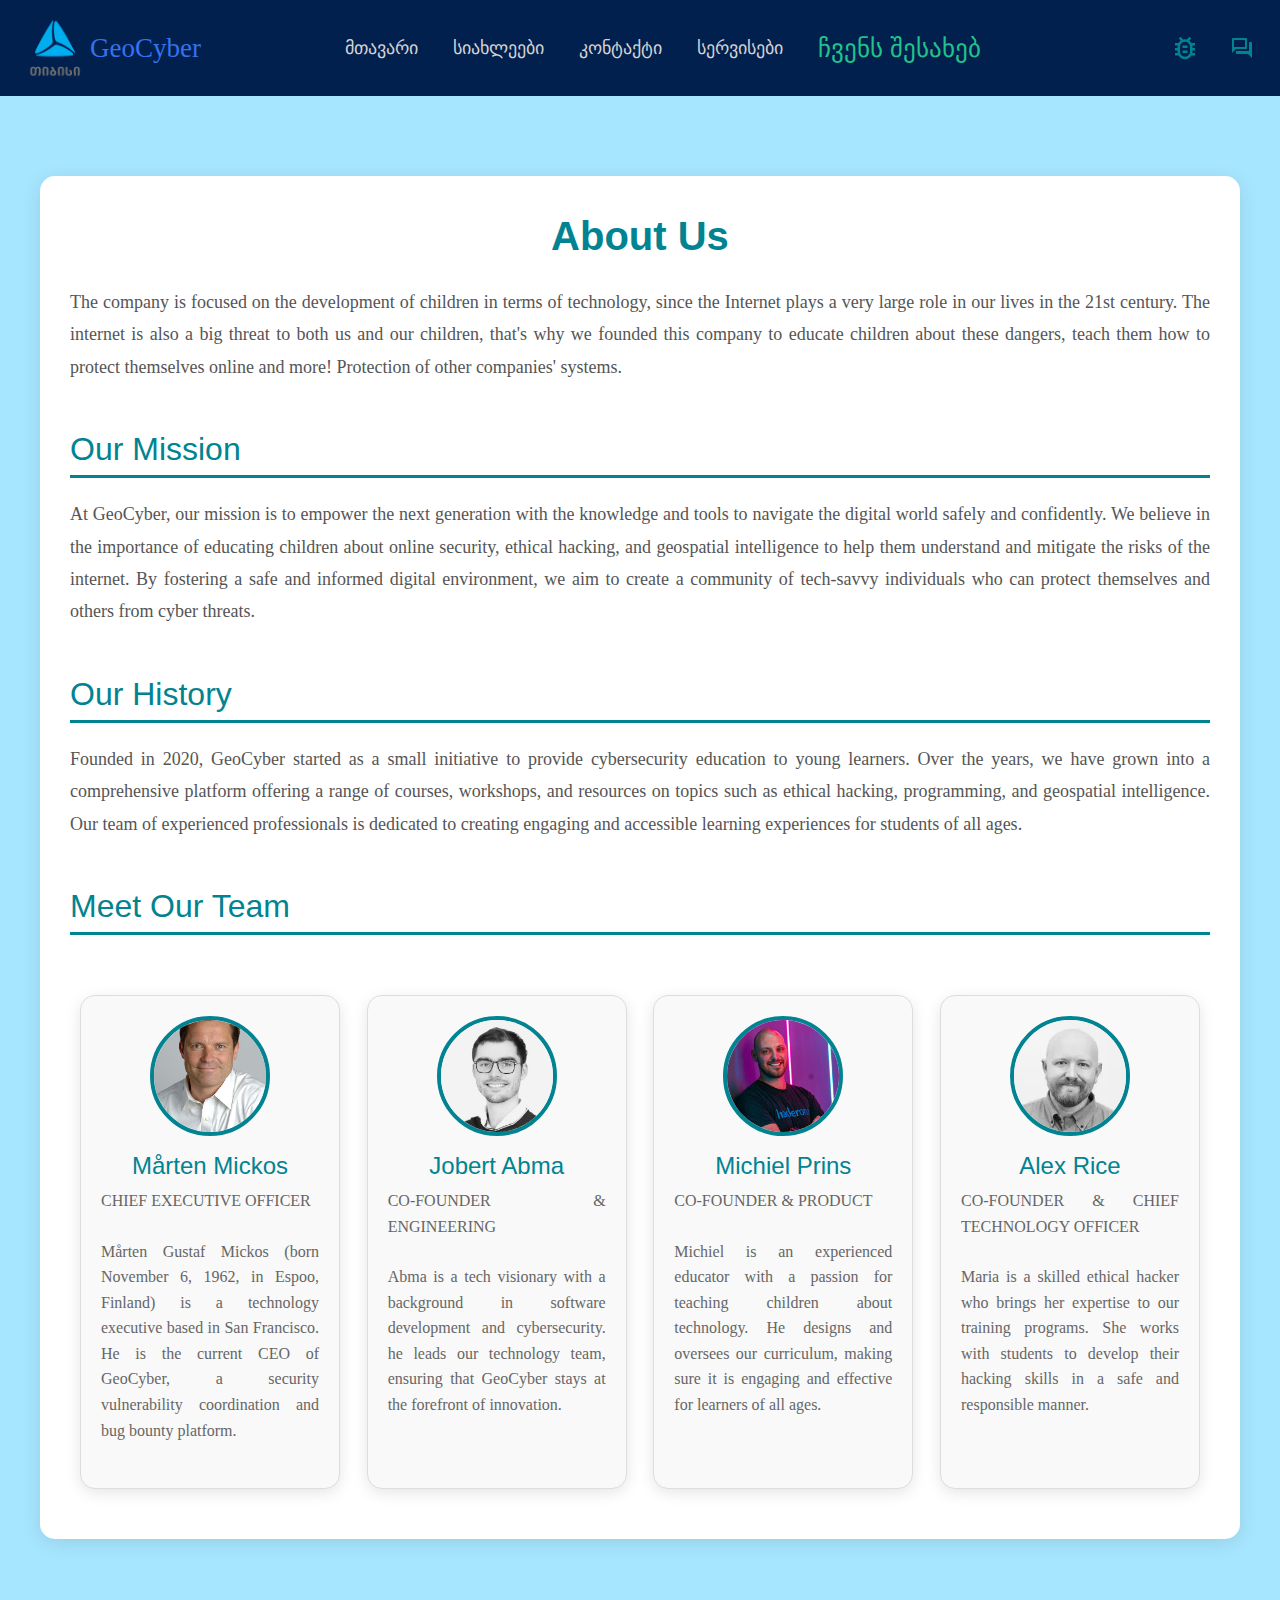
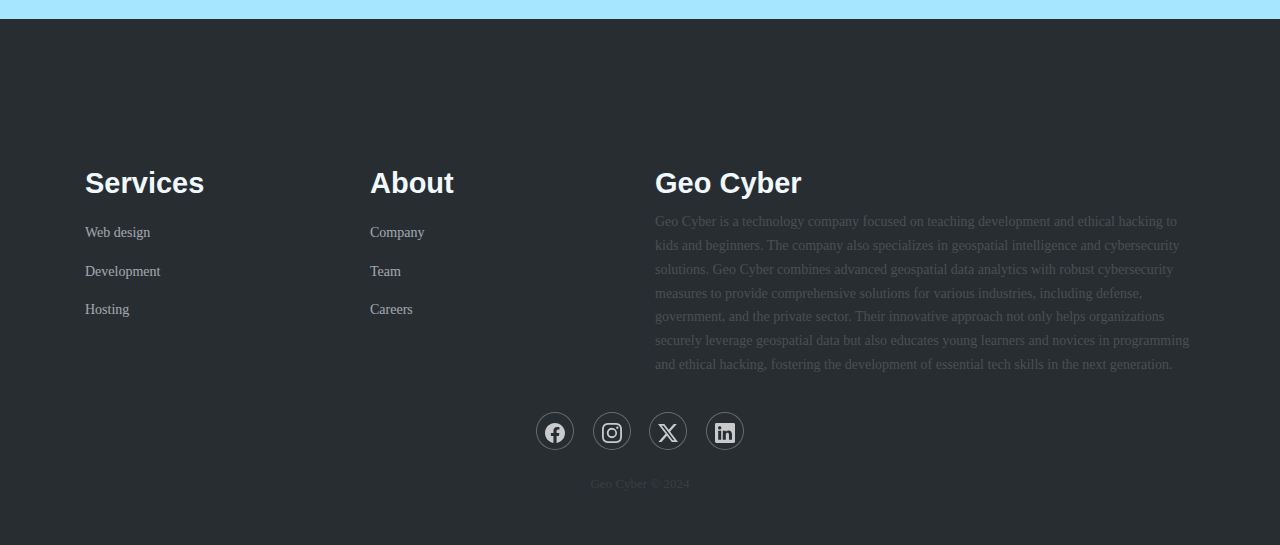
==== pages/about-us.html @ 3f4158ea "V6" ====
<!DOCTYPE html>
<html lang="en">
  <head>
    <meta charset="UTF-8" />
    <meta name="viewport" content="width=device-width, initial-scale=1.0" />
    <link
      rel="stylesheet"
      href="https://cdn.jsdelivr.net/npm/bootstrap@4.4.1/dist/css/bootstrap.min.css"
      integrity="sha384-Vkoo8x4CGsO3+Hhxv8T/Q5PaXtkKtu6ug5TOeNV6gBiFeWPGFN9MuhOf23Q9Ifjh"
      crossorigin="anonymous"
    />
    <link rel="stylesheet" href="../css/global.css" />
    <link rel="website icon" type="png" href="../icons/webicon.png" />
    <title>CyberSec Georgia • Contact</title>
  </head>
  <body>
    <header>
      <a href="../index.html">
        <img class="logo" src="../images/tbc-logo.png" alt="TBC logo" />
        <a href="../index.html" class="HEADERTITLE">GeoCyber</a>
      </a>
      <nav>
        <ul>
          <li id="hideOnMobile">
            <a href="../index.html">მთავარი</a>
          </li>
          <li id="hideOnMobile">
            <a href="news.html">სიახლეები</a>
          </li>
          <li id="hideOnMobile">
            <a href="contact.html">კონტაქტი</a>
          </li>
          <li id="hideOnMobile">
            <a href="services.html">სერვისები</a>
          </li>
          <li id="hideOnMobile">
            <a href="#" class="active">ჩვენს შესახებ</a>
          </li>
          <li onclick="showSidebar()">
            <a href="#" class="menu" id="hideOnBig">
              <svg
                xmlns="http://www.w3.org/2000/svg"
                height="26px"
                viewBox="0 -960 960 960"
                width="26px"
                fill="#e8eaed"
              >
                <path
                  d="M120-240v-80h720v80H120Zm0-200v-80h720v80H120Zm0-200v-80h720v80H120Z"
                />
              </svg>
            </a>
          </li>
        </ul>

        <ul class="sidebar">
          <li onclick="hideSidebar()">
            <a href="#">
              <svg
                xmlns="http://www.w3.org/2000/svg"
                height="26px"
                viewBox="0 -960 960 960"
                width="26px"
                fill="#e8eaed"
              >
                <path
                  d="m256-200-56-56 224-224-224-224 56-56 224 224 224-224 56 56-224 224 224 224-56 56-224-224-224 224Z"
                />
              </svg>
            </a>
          </li>
          <li>
            <a href="../index.html">მთავარი</a>
          </li>
          <li>
            <a href="news.html">სიახლეები</a>
          </li>
          <li>
            <a href="#კონტაქტი" class="active">კონტაქტი</a>
          </li>
          <li>
            <a href="services.html">სერვისები</a>
          </li>
          <li>
            <a href="about-us.html">ჩვენს შესახებ</a>
          </li>
          <div class="icons">
            <a href="https://hackerone.com/opportunities/all" target="_blank">
              <svg
                xmlns="http://www.w3.org/2000/svg"
                height="40px"
                viewBox="0 -960 960 960"
                width="40px"
                fill="#028391"
              >
                <path
                  d="M480-200q66 0 113-47t47-113v-160q0-66-47-113t-113-47q-66 0-113 47t-47 113v160q0 66 47 113t113 47Zm-80-120h160v-80H400v80Zm0-160h160v-80H400v80Zm80 40Zm0 320q-65 0-120.5-32T272-240H160v-80h84q-3-20-3.5-40t-.5-40h-80v-80h80q0-20 .5-40t3.5-40h-84v-80h112q14-23 31.5-43t40.5-35l-64-66 56-56 86 86q28-9 57-9t57 9l88-86 56 56-66 66q23 15 41.5 34.5T688-640h112v80h-84q3 20 3.5 40t.5 40h80v80h-80q0 20-.5 40t-3.5 40h84v80H688q-32 56-87.5 88T480-120Z"
                />
              </svg>
            </a>
            <a href="https://forum.bugcrowd.com/" target="_blank">
              <svg
                xmlns="http://www.w3.org/2000/svg"
                height="40px"
                viewBox="0 -960 960 960"
                width="24px"
                fill="#028391"
              >
                <path
                  d="M280-240q-17 0-28.5-11.5T240-280v-80h520v-360h80q17 0 28.5 11.5T880-680v600L720-240H280ZM80-280v-560q0-17 11.5-28.5T120-880h520q17 0 28.5 11.5T680-840v360q0 17-11.5 28.5T640-440H240L80-280Zm520-240v-280H160v280h440Zm-440 0v-280 280Z"
                />
              </svg>
            </a>
          </div>
        </ul>
      </nav>

      <div class="icons" id="hideOnMobile">
        <a href="https://hackerone.com/opportunities/all" target="_blank">
          <svg
            xmlns="http://www.w3.org/2000/svg"
            height="40px"
            viewBox="0 -960 960 960"
            width="40px"
            fill="#028391"
          >
            <path
              d="M480-200q66 0 113-47t47-113v-160q0-66-47-113t-113-47q-66 0-113 47t-47 113v160q0 66 47 113t113 47Zm-80-120h160v-80H400v80Zm0-160h160v-80H400v80Zm80 40Zm0 320q-65 0-120.5-32T272-240H160v-80h84q-3-20-3.5-40t-.5-40h-80v-80h80q0-20 .5-40t3.5-40h-84v-80h112q14-23 31.5-43t40.5-35l-64-66 56-56 86 86q28-9 57-9t57 9l88-86 56 56-66 66q23 15 41.5 34.5T688-640h112v80h-84q3 20 3.5 40t.5 40h80v80h-80q0 20-.5 40t-3.5 40h84v80H688q-32 56-87.5 88T480-120Z"
            />
          </svg>
        </a>
        <a href="https://forum.bugcrowd.com/" target="_blank">
          <svg
            xmlns="http://www.w3.org/2000/svg"
            height="40px"
            viewBox="0 -960 960 960"
            width="24px"
            fill="#028391"
          >
            <path
              d="M280-240q-17 0-28.5-11.5T240-280v-80h520v-360h80q17 0 28.5 11.5T880-680v600L720-240H280ZM80-280v-560q0-17 11.5-28.5T120-880h520q17 0 28.5 11.5T680-840v360q0 17-11.5 28.5T640-440H240L80-280Zm520-240v-280H160v280h440Zm-440 0v-280 280Z"
            />
          </svg>
        </a>
      </div>
    </header>
    <section class="about-us-section">
      <div class="container">
        <h1>About Us</h1>
        <p>
          The company is focused on the development of children in terms of
          technology, since the Internet plays a very large role in our lives in
          the 21st century. The internet is also a big threat to both us and our
          children, that's why we founded this company to educate children about
          these dangers, teach them how to protect themselves online and more!
          Protection of other companies' systems.
        </p>

        <h2>Our Mission</h2>
        <p>
          At GeoCyber, our mission is to empower the next generation with the
          knowledge and tools to navigate the digital world safely and
          confidently. We believe in the importance of educating children about
          online security, ethical hacking, and geospatial intelligence to help
          them understand and mitigate the risks of the internet. By fostering a
          safe and informed digital environment, we aim to create a community of
          tech-savvy individuals who can protect themselves and others from
          cyber threats.
        </p>

        <h2>Our History</h2>
        <p>
          Founded in 2020, GeoCyber started as a small initiative to provide
          cybersecurity education to young learners. Over the years, we have
          grown into a comprehensive platform offering a range of courses,
          workshops, and resources on topics such as ethical hacking,
          programming, and geospatial intelligence. Our team of experienced
          professionals is dedicated to creating engaging and accessible
          learning experiences for students of all ages.
        </p>

        <h2>Meet Our Team</h2>
        <div class="team-members">
          <div class="team-member">
            <img src="../images/marten.jpg" alt="John Doe" />
            <h3>Mårten Mickos</h3>
            <p>CHIEF EXECUTIVE OFFICER</p>
            <p>
              Mårten Gustaf Mickos (born November 6, 1962, in Espoo, Finland) is
              a technology executive based in San Francisco. He is the current
              CEO of GeoCyber, a security vulnerability coordination and bug
              bounty platform.
            </p>
          </div>
          <div class="team-member">
            <img src="../images/jobert.jpg" alt="Jane Smith" />
            <h3>Jobert Abma</h3>
            <p>CO-FOUNDER & ENGINEERING</p>
            <p>
              Abma is a tech visionary with a background in software development
              and cybersecurity. he leads our technology team, ensuring that
              GeoCyber stays at the forefront of innovation.
            </p>
          </div>
          <div class="team-member">
            <img src="../images/prins.jpg" alt="Alex Johnson" />
            <h3>Michiel Prins</h3>
            <p>CO-FOUNDER & PRODUCT</p>
            <p>
              Michiel is an experienced educator with a passion for teaching
              children about technology. He designs and oversees our curriculum,
              making sure it is engaging and effective for learners of all ages.
            </p>
          </div>
          <div class="team-member">
            <img src="../images/rice.jpg" alt="Maria Gonzalez" />
            <h3>Alex Rice</h3>
            <p>CO-FOUNDER & CHIEF TECHNOLOGY OFFICER</p>
            <p>
              Maria is a skilled ethical hacker who brings her expertise to our
              training programs. She works with students to develop their
              hacking skills in a safe and responsible manner.
            </p>
          </div>
        </div>
      </div>
    </section>

    <!--END-->
    <div class="footer-dark">
      <footer>
        <div class="container">
          <div class="row">
            <div class="col-sm-6 col-md-3 item">
              <h3>Services</h3>
              <ul>
                <li><a href="#">Web design</a></li>
                <li><a href="#">Development</a></li>
                <li><a href="#">Hosting</a></li>
              </ul>
            </div>
            <div class="col-sm-6 col-md-3 item">
              <h3>About</h3>
              <ul>
                <li><a href="#">Company</a></li>
                <li><a href="#">Team</a></li>
                <li><a href="#">Careers</a></li>
              </ul>
            </div>
            <div class="col-md-6 item text">
              <h3>Geo Cyber</h3>
              <p>
                Geo Cyber is a technology company focused on teaching
                development and ethical hacking to kids and beginners. The
                company also specializes in geospatial intelligence and
                cybersecurity solutions. Geo Cyber combines advanced geospatial
                data analytics with robust cybersecurity measures to provide
                comprehensive solutions for various industries, including
                defense, government, and the private sector. Their innovative
                approach not only helps organizations securely leverage
                geospatial data but also educates young learners and novices in
                programming and ethical hacking, fostering the development of
                essential tech skills in the next generation.
              </p>
            </div>
            <div class="col item social">
              <a href="#"
                ><svg
                  xmlns="http://www.w3.org/2000/svg"
                  width="20"
                  height="30"
                  fill="currentColor"
                  class="bi bi-facebook"
                  viewBox="0 0 16 16"
                >
                  <path
                    d="M16 8.049c0-4.446-3.582-8.05-8-8.05C3.58 0-.002 3.603-.002 8.05c0 4.017 2.926 7.347 6.75 7.951v-5.625h-2.03V8.05H6.75V6.275c0-2.017 1.195-3.131 3.022-3.131.876 0 1.791.157 1.791.157v1.98h-1.009c-.993 0-1.303.621-1.303 1.258v1.51h2.218l-.354 2.326H9.25V16c3.824-.604 6.75-3.934 6.75-7.951"
                  /></svg
              ></a>
              <a href="#"
                ><svg
                  xmlns="http://www.w3.org/2000/svg"
                  width="20"
                  height="30"
                  fill="currentColor"
                  class="bi bi-instagram"
                  viewBox="0 0 16 16"
                >
                  <path
                    d="M8 0C5.829 0 5.556.01 4.703.048 3.85.088 3.269.222 2.76.42a3.9 3.9 0 0 0-1.417.923A3.9 3.9 0 0 0 .42 2.76C.222 3.268.087 3.85.048 4.7.01 5.555 0 5.827 0 8.001c0 2.172.01 2.444.048 3.297.04.852.174 1.433.372 1.942.205.526.478.972.923 1.417.444.445.89.719 1.416.923.51.198 1.09.333 1.942.372C5.555 15.99 5.827 16 8 16s2.444-.01 3.298-.048c.851-.04 1.434-.174 1.943-.372a3.9 3.9 0 0 0 1.416-.923c.445-.445.718-.891.923-1.417.197-.509.332-1.09.372-1.942C15.99 10.445 16 10.173 16 8s-.01-2.445-.048-3.299c-.04-.851-.175-1.433-.372-1.941a3.9 3.9 0 0 0-.923-1.417A3.9 3.9 0 0 0 13.24.42c-.51-.198-1.092-.333-1.943-.372C10.443.01 10.172 0 7.998 0zm-.717 1.442h.718c2.136 0 2.389.007 3.232.046.78.035 1.204.166 1.486.275.373.145.64.319.92.599s.453.546.598.92c.11.281.24.705.275 1.485.039.843.047 1.096.047 3.231s-.008 2.389-.047 3.232c-.035.78-.166 1.203-.275 1.485a2.5 2.5 0 0 1-.599.919c-.28.28-.546.453-.92.598-.28.11-.704.24-1.485.276-.843.038-1.096.047-3.232.047s-2.39-.009-3.233-.047c-.78-.036-1.203-.166-1.485-.276a2.5 2.5 0 0 1-.92-.598 2.5 2.5 0 0 1-.6-.92c-.109-.281-.24-.705-.275-1.485-.038-.843-.046-1.096-.046-3.233s.008-2.388.046-3.231c.036-.78.166-1.204.276-1.486.145-.373.319-.64.599-.92s.546-.453.92-.598c.282-.11.705-.24 1.485-.276.738-.034 1.024-.044 2.515-.045zm4.988 1.328a.96.96 0 1 0 0 1.92.96.96 0 0 0 0-1.92m-4.27 1.122a4.109 4.109 0 1 0 0 8.217 4.109 4.109 0 0 0 0-8.217m0 1.441a2.667 2.667 0 1 1 0 5.334 2.667 2.667 0 0 1 0-5.334"
                  /></svg
              ></a>
              <a href="#"
                ><svg
                  xmlns="http://www.w3.org/2000/svg"
                  width="20"
                  height="30"
                  fill="currentColor"
                  class="bi bi-twitter-x"
                  viewBox="0 0 16 16"
                >
                  <path
                    d="M12.6.75h2.454l-5.36 6.142L16 15.25h-4.937l-3.867-5.07-4.425 5.07H.316l5.733-6.57L0 .75h5.063l3.495 4.633L12.601.75Zm-.86 13.028h1.36L4.323 2.145H2.865z"
                  /></svg
              ></a>
              <a href="#"
                ><svg
                  xmlns="http://www.w3.org/2000/svg"
                  width="20"
                  height="30"
                  fill="currentColor"
                  class="bi bi-linkedin"
                  viewBox="0 0 16 16"
                >
                  <path
                    d="M0 1.146C0 .513.526 0 1.175 0h13.65C15.474 0 16 .513 16 1.146v13.708c0 .633-.526 1.146-1.175 1.146H1.175C.526 16 0 15.487 0 14.854zm4.943 12.248V6.169H2.542v7.225zm-1.2-8.212c.837 0 1.358-.554 1.358-1.248-.015-.709-.52-1.248-1.342-1.248S2.4 3.226 2.4 3.934c0 .694.521 1.248 1.327 1.248zm4.908 8.212V9.359c0-.216.016-.432.08-.586.173-.431.568-.878 1.232-.878.869 0 1.216.662 1.216 1.634v3.865h2.401V9.25c0-2.22-1.184-3.252-2.764-3.252-1.274 0-1.845.7-2.165 1.193v.025h-.016l.016-.025V6.169h-2.4c.03.678 0 7.225 0 7.225z"
                  /></svg
              ></a>
            </div>
          </div>
          <p class="copyright">Geo Cyber © 2024</p>
        </div>
      </footer>
    </div>
    <!----FUNQCIEBI---->
    <script>
      function showSidebar() {
        const sidebar = document.querySelector(".sidebar");
        sidebar.style.display = "flex";
      }
    </script>

    <script>
      function hideSidebar() {
        const sidebar = document.querySelector(".sidebar");
        sidebar.style.display = "none";
      }
    </script>
    <script
      src="https://code.jquery.com/jquery-3.4.1.slim.min.js"
      integrity="sha384-J6qa4849blE2+poT4WnyKhv5vZF5SrPo0iEjwBvKU7imGFAV0wwj1yYfoRSJoZ+n"
      crossorigin="anonymous"
    ></script>
    <script
      src="https://cdn.jsdelivr.net/npm/popper.js@1.16.0/dist/umd/popper.min.js"
      integrity="sha384-Q6E9RHvbIyZFJoft+2mJbHaEWldlvI9IOYy5n3zV9zzTtmI3UksdQRVvoxMfooAo"
      crossorigin="anonymous"
    ></script>
    <script
      src="https://cdn.jsdelivr.net/npm/bootstrap@4.4.1/dist/js/bootstrap.min.js"
      integrity="sha384-wfSDF2E50Y2D1uUdj0O3uMBJnjuUD4Ih7YwaYd1iqfktj0Uod8GCExl3Og8ifwB6"
      crossorigin="anonymous"
    ></script>
  </body>
</html>
---- css/global.css ----
/* http://meyerweb.com/eric/tools/css/reset/ 
   v2.0 | 20110126
   License: none (public domain)
*/
html, body, div, span, applet, object, iframe,
h1, h2, h3, h4, h5, h6, p, blockquote, pre,
a, abbr, acronym, address, big, cite, code,
del, dfn, em, img, ins, kbd, q, s, samp,
small, strike, strong, sub, sup, tt, var,
b, u, i, center,
dl, dt, dd, ol, ul, li,
fieldset, form, label, legend,
table, caption, tbody, tfoot, thead, tr, th, td,
article, aside, canvas, details, embed,
figure, figcaption, footer, header, hgroup,
menu, nav, output, ruby, section, summary,
time, mark, audio, video {
  margin: 0;
  padding: 0;
  border: 0;
  font-size: 100%;
  font: inherit;
  vertical-align: baseline;
}

/* HTML5 display-role reset for older browsers */
article, aside, details, figcaption, figure,
footer, header, hgroup, menu, nav, section {
  display: block;
}

body {
  line-height: 1;
}

ol, ul {
  list-style: none;
}

blockquote, q {
  quotes: none;
}

blockquote:before, blockquote:after,
q:before, q:after {
  content: "";
  content: none;
}

table {
  border-collapse: collapse;
  border-spacing: 0;
}

a {
  text-decoration: none;
}

* {
  box-sizing: border-box;
}

body {
  background-color: #A7E6FF;
  padding-top: 96px;
}

header {
  display: flex;
  align-items: center;
  justify-content: space-between;
  position: fixed;
  top: 0;
  width: 100%;
  height: 96px;
  background-color: #01204E;
  padding: 0 20px;
  z-index: 1000;
}
header .logo {
  width: 70px;
  height: auto;
  flex-shrink: 0;
  vertical-align: middle;
}
header .HEADERTITLE {
  color: #3572EF;
  font-family: "Copperplate Gothic Light";
  font-size: 27px;
  font-style: normal;
  font-weight: 400;
  line-height: normal;
}
header nav {
  flex-grow: 1;
  display: flex;
  justify-content: center;
}
header nav ul {
  display: flex;
  align-items: center;
  gap: 35px;
  padding: 0;
  margin: 0;
  list-style: none;
}
header nav ul li {
  display: inline-block;
}
header nav ul li a {
  color: #d5d2d2;
  font-family: "Copperplate Gothic Light";
  font-size: 18px;
  font-style: normal;
  font-weight: 400;
  line-height: normal;
  text-decoration: none;
}
header .sidebar {
  position: fixed;
  top: 0;
  right: 0;
  height: 100vh;
  width: 250px;
  z-index: 999;
  background-color: rgba(0, 0, 0, 0.425);
  -webkit-backdrop-filter: blur(10px);
          backdrop-filter: blur(10px);
  box-shadow: -10px 0 10px rgba(0, 0, 0, 0.2);
  display: none;
  flex-direction: column;
  align-items: flex-start;
  justify-content: flex-start;
}
header .sidebar li {
  width: 100%;
}
header .sidebar a {
  width: 100%;
  padding-left: 30px;
}
header .sidebar div {
  padding-left: 20px;
}
header .sidebar div a:hover {
  background-color: #01204E;
  transition: 0.5s;
}
header .active {
  color: #22c38b;
  font-family: "Copperplate Gothic Light";
  font-size: 25px;
  font-style: normal;
  font-weight: 580;
  line-height: normal;
  text-decoration: none;
}
header .icons {
  display: flex;
  align-items: center;
  gap: 20px;
}
header .icons a {
  text-decoration: none;
  color: #028391;
  font-size: 24px;
  width: 40px;
  border-radius: 40px;
  display: flex;
  align-items: center;
  padding-left: 10px;
}
header .icons a:hover {
  background-color: #01204E;
  transition: 0.5s;
}

section.banner-container {
  width: 1240px;
  height: 356px;
  box-sizing: border-box;
  border-radius: 10px;
  margin: 20px auto;
  display: flex;
  justify-content: center;
  align-items: center;
  position: relative;
  background-image: url("../images/section1.jpg");
  background-size: cover;
  background-position: center;
  flex-shrink: 0;
}
section.banner-container::before {
  content: "";
  position: absolute;
  top: 0;
  left: 0;
  width: 100%;
  height: 100%;
  background: rgba(0, 0, 0, 0.5); /* Adjust the opacity value to make it darker or lighter */
  z-index: 0;
  border-radius: 10px; /* Ensures the overlay matches the border radius of the container */
}
section.banner-container .banner-content {
  position: relative;
  z-index: 1;
  text-align: center;
  color: white;
  padding: 20px;
}
section.banner-container .banner-content h1 {
  font-size: 2em;
  margin-bottom: 20px;
  color: #d1beaf;
  font-family: "Bell MT";
  font-size: 46px;
  font-style: normal;
  font-weight: 700;
  line-height: normal;
  letter-spacing: 0.92px;
  text-transform: capitalize;
}
@media (max-width: 1280px) {
  section.banner-container .banner-content h1 {
    font-size: 1.8em;
  }
}
@media (max-width: 768px) {
  section.banner-container .banner-content h1 {
    font-size: 1.5em;
  }
}
@media (max-width: 480px) {
  section.banner-container .banner-content h1 {
    font-size: 1.2em;
  }
}
section.banner-container .banner-content button {
  border-radius: 8px;
  width: 156px;
  height: 46px;
  display: inline-flex;
  justify-content: center;
  align-items: center;
  padding: 10px 19px;
  background-color: #007bff;
  color: white;
  text-decoration: none;
  border: none;
  cursor: pointer;
  transition: background-color 0.3s ease;
}
section.banner-container .banner-content button:hover {
  background-color: #0056b3;
}
section.banner-container .banner-content button a {
  color: white;
  text-decoration: none;
  font-size: 1em;
}
@media (max-width: 1280px) {
  section.banner-container .banner-content button a {
    font-size: 0.9em;
  }
}
@media (max-width: 768px) {
  section.banner-container .banner-content button a {
    font-size: 0.8em;
  }
}
@media (max-width: 480px) {
  section.banner-container .banner-content button a {
    font-size: 0.7em;
  }
}

@media (max-width: 1240px) {
  section.banner-container {
    width: 100%;
    height: auto;
    margin-left: 20px;
  }
  section.banner-container .banner-content h1 {
    font-size: 1.8em;
  }
  section.banner-container .banner-content button {
    width: auto;
    padding: 8px 12px;
    font-size: 0.9em;
  }
}
@media (max-width: 768px) {
  section.banner-container {
    height: 500px; /* Adjusted height for tablets */
    padding-left: 20px;
    padding-bottom: 20px;
  }
  section.banner-container .banner-content h1 {
    font-size: 1.5em;
  }
  section.banner-container .banner-content button {
    width: auto;
    padding: 8px 16px;
    font-size: 0.8em;
  }
}
@media (max-width: 480px) {
  section.banner-container {
    height: 300px; /* Adjusted height for mobile */
    padding: 10px;
  }
  section.banner-container .banner-content h1 {
    font-size: 1.2em;
  }
  section.banner-container .banner-content button {
    width: auto;
    padding: 8px 12px;
    font-size: 0.7em;
  }
}
/* General spacing between sections */
section + section {
  margin-top: 40px;
}
@media (max-width: 768px) {
  section + section {
    margin-top: 30px;
  }
}
@media (max-width: 480px) {
  section + section {
    margin-top: 20px;
  }
}

.Title1-Section {
  width: 100%;
  height: 50px;
  align-items: center;
  flex-shrink: 0;
  flex-shrink: 0;
  box-sizing: border-box;
  margin-top: 60px;
  position: relative;
  padding: 10px;
}
.Title1-Section h1 {
  text-align: center;
  margin: 0;
  padding: 10px;
  font-size: 24px;
  position: absolute;
  top: -30px;
  left: 50%;
  transform: translateX(-50%);
  width: 100%;
  box-sizing: border-box;
  color: #472d1c;
  font-family: "Bell MT";
  font-size: 58px;
  font-style: normal;
  font-weight: 700;
  line-height: normal;
}

.Janrebi {
  width: 100%;
  max-width: 1262px;
  box-sizing: border-box;
  margin: 60px auto;
  padding: 10px;
}
.Janrebi h1 {
  text-align: center;
  margin: 0;
  padding: 10px;
  font-size: 24px;
  position: absolute;
  top: -30px;
  left: 50%;
  transform: translateX(-50%);
  width: 100%;
  box-sizing: border-box;
  color: #472d1c;
  font-family: "Bell MT";
  font-size: 58px;
  font-style: normal;
  font-weight: 700;
  line-height: normal;
}
.Janrebi .Janrebi-list {
  display: flex;
  flex-direction: row;
  justify-content: space-between;
  align-items: center;
  flex-wrap: wrap;
  gap: 20px;
}
.Janrebi .Janrebi-list .cards {
  width: 208px;
  height: 240px;
  border-radius: 10px;
  background: #00fff2;
  box-sizing: border-box;
  padding: 10px;
  display: flex;
  flex-direction: column;
  align-items: center;
  justify-content: center;
  text-align: center;
}
.Janrebi .Janrebi-list .cards img {
  width: 130px;
  height: 130px;
  -o-object-fit: contain;
     object-fit: contain;
}
.Janrebi .Janrebi-list .cards .offsec {
  width: 200px;
  height: 200px;
  -o-object-fit: contain;
     object-fit: contain;
}
.Janrebi .Janrebi-list .cards p {
  color: #3b3b3b;
  font-family: "Bell MT";
  font-size: 28px;
  font-style: normal;
  font-weight: 400;
  line-height: normal;
}
.Janrebi .Janrebi-list .cards:hover {
  transform: scale(1.05);
}

.slider {
  width: 400px;
  height: 356px;
  display: none;
}
.slider .carousel-item {
  padding-left: 50px;
}
.slider .carousel-item .image-area {
  width: 200px;
  background-color: grey;
}
.slider .carousel-item .card-img-top {
  width: 286px;
  height: 180;
  background-color: gray;
}
.slider .carousel-item .card-text {
  color: #796751;
  font-family: "Bell MT";
  font-size: 16px;
  font-style: normal;
  font-weight: 400;
  line-height: normal;
  padding-bottom: 10px;
}

.wignebi {
  width: 100%;
  max-width: 1262px;
  box-sizing: border-box;
  margin: 60px auto;
  padding: 10px;
}
.wignebi h1 {
  text-align: center;
  margin: 0;
  padding: 10px;
  font-size: 24px;
  position: absolute;
  top: -30px;
  left: 50%;
  transform: translateX(-50%);
  width: 100%;
  box-sizing: border-box;
  color: #472d1c;
  font-family: "Bell MT";
  font-size: 58px;
  font-style: normal;
  font-weight: 700;
  line-height: normal;
}
.wignebi .wignebi-list {
  display: flex;
  flex-direction: row;
  justify-content: space-between;
  align-items: center;
  flex-wrap: wrap;
  gap: 20px;
}
.wignebi .wignebi-list .cards {
  width: 236px;
  height: 284px;
  flex-shrink: 0;
  border-radius: 15px;
  border: 1px solid #cbb294;
  background: #00fff2;
  box-sizing: border-box;
  padding: 10px;
  display: flex;
  flex-direction: column;
  align-items: center;
  justify-content: center;
  text-align: center;
  transition: transform 0.3s ease-in-out;
}
.wignebi .wignebi-list .cards:hover {
  transform: scale(1.05);
}
.wignebi .wignebi-list .cards img {
  width: 116px;
  height: 174px;
  flex-shrink: 0;
  -o-object-fit: contain;
     object-fit: contain;
}
.wignebi .wignebi-list .cards p {
  color: #302923;
  font-family: "Bell MT";
  font-size: 18px;
  font-style: normal;
  font-weight: 400;
  line-height: normal;
}
.wignebi .wignebi-list .cards .book-price {
  font-size: 18px;
  color: #555;
}

.sliderbooks {
  width: 400px;
  height: 356px;
  display: none;
}
.sliderbooks .carousel-item {
  padding-left: 50px;
}
.sliderbooks .carousel-item .image-area {
  width: 200px;
  background-color: grey;
}
.sliderbooks .carousel-item .card-img-top {
  width: 286px;
  height: 180;
  background-color: gray;
}
.sliderbooks .carousel-item .card-text {
  color: #796751;
  font-family: "Bell MT";
  font-size: 16px;
  font-style: normal;
  font-weight: 400;
  line-height: normal;
  padding-bottom: 10px;
}

.offers-container {
  width: 100%;
  max-width: 1262px;
  margin: 60px auto;
  padding: 10px;
  text-align: center;
}
.offers-container h1 {
  font-family: "Bell MT";
  font-size: 48px;
  font-weight: 700;
  color: #472d1c;
  margin-bottom: 40px;
}
.offers-container .offers-list {
  display: flex;
  justify-content: space-between;
  flex-wrap: wrap;
  gap: 20px;
}
.offers-container .offers-list .offer-card {
  width: calc(50% - 10px);
  border-radius: 15px;
  overflow: hidden;
  background-color: #f5f5f5;
  box-shadow: 0 4px 8px rgba(0, 0, 0, 0.1);
  position: relative;
}
.offers-container .offers-list .offer-card .offer-image {
  width: 100%;
  height: 200px;
  -o-object-fit: cover;
     object-fit: cover;
}
.offers-container .offers-list .offer-card .offer-details {
  padding: 20px;
  text-align: center;
  color: #302923;
}
.offers-container .offers-list .offer-card .offer-details h2 {
  font-family: "Bell MT";
  font-size: 26px;
  font-weight: 700;
  margin-bottom: 10px;
}
.offers-container .offers-list .offer-card .offer-details p {
  font-family: "Bell MT";
  font-size: 16px;
  font-weight: 400;
  margin-bottom: 20px;
}
.offers-container .offers-list .offer-card .offer-details .offer-button {
  color: #302923;
  font-family: "Bell MT";
  font-size: 15px;
  font-weight: 700;
  display: inline-block;
  padding: 10px 20px;
  border-radius: 8px;
  background: #d1beaf;
  transition: background-color 0.3s ease;
}
.offers-container .offers-list .offer-card .offer-details .offer-button:hover {
  background-color: #2c1a0e;
  color: white;
}

.sliderbooks {
  display: none;
}

.slideroffers {
  display: none;
}

@font-face {
  font-family: Poppins-Regular;
  src: url(../fonts/poppins/Poppins-Regular.ttf);
}
@font-face {
  font-family: Poppins-Medium;
  src: url(../fonts/poppins/Poppins-Medium.ttf);
}
@font-face {
  font-family: Poppins-Bold;
  src: url(../fonts/poppins/Poppins-Bold.ttf);
}
@font-face {
  font-family: Poppins-SemiBold;
  src: url(../fonts/poppins/Poppins-SemiBold.ttf);
}
@font-face {
  font-family: Montserrat-Bold;
  src: url(../fonts/montserrat/Montserrat-Bold.ttf);
}
* {
  margin: 0;
  padding: 0;
  box-sizing: border-box;
}

body,
html {
  height: 100%;
  font-family: Poppins-Regular, sans-serif;
}

a {
  font-family: Poppins-Regular;
  font-size: 14px;
  line-height: 1.7;
  color: #666;
  margin: 0;
  transition: all 0.4s;
  -webkit-transition: all 0.4s;
  -o-transition: all 0.4s;
  -moz-transition: all 0.4s;
}

a:focus {
  outline: none !important;
}

a:hover {
  text-decoration: none;
}

h1,
h2,
h3,
h4,
h5,
h6 {
  margin: 0;
}

p {
  font-family: Poppins-Regular;
  font-size: 14px;
  line-height: 1.7;
  color: #666;
  margin: 0;
}

ul,
li {
  margin: 0;
  list-style-type: none;
}

input {
  outline: none;
  border: none;
}

textarea {
  outline: none;
  border: none;
}

textarea:focus,
input:focus {
  border-color: transparent !important;
}

input:focus::-webkit-input-placeholder {
  color: transparent;
}

input:focus:-moz-placeholder {
  color: transparent;
}

input:focus::-moz-placeholder {
  color: transparent;
}

input:focus:-ms-input-placeholder {
  color: transparent;
}

textarea:focus::-webkit-input-placeholder {
  color: transparent;
}

textarea:focus:-moz-placeholder {
  color: transparent;
}

textarea:focus::-moz-placeholder {
  color: transparent;
}

textarea:focus:-ms-input-placeholder {
  color: transparent;
}

input::-webkit-input-placeholder {
  color: #adadad;
}

input:-moz-placeholder {
  color: #adadad;
}

input::-moz-placeholder {
  color: #adadad;
}

input:-ms-input-placeholder {
  color: #adadad;
}

textarea::-webkit-input-placeholder {
  color: #adadad;
}

textarea:-moz-placeholder {
  color: #adadad;
}

textarea::-moz-placeholder {
  color: #adadad;
}

textarea:-ms-input-placeholder {
  color: #adadad;
}

button {
  outline: none !important;
  border: none;
  background: 0 0;
}

button:hover {
  cursor: pointer;
}

iframe {
  border: none !important;
}

.txt1 {
  font-family: Poppins-Regular;
  font-size: 18px;
  line-height: 1.2;
  color: #fff;
}

.txt2 {
  font-family: Poppins-Regular;
  font-size: 15px;
  line-height: 1.6;
  color: #999;
}

.txt3 {
  font-family: Poppins-Regular;
  font-size: 15px;
  line-height: 1.6;
  color: #00ad5f;
}

.size1 {
  width: 355px;
  max-width: 100%;
}

.size2 {
  width: calc(100% - 43px);
}

.container-contact100 {
  width: 100%;
  min-height: 100vh;
  display: flex;
  flex-wrap: wrap;
  justify-content: center;
  align-items: center;
  padding: 15px;
  background: #A7E6FF;
}

.wrap-contact100 {
  width: 1120px;
  background: #fff;
  overflow: hidden;
  display: flex;
  flex-wrap: wrap;
  align-items: stretch;
  flex-direction: row-reverse;
}

.contact100-more {
  width: 50%;
  background-repeat: no-repeat;
  background-size: cover;
  background-position: center;
  position: relative;
  z-index: 1;
  padding: 30px 15px 0;
}

.contact100-more::before {
  content: "";
  display: block;
  position: absolute;
  z-index: -1;
  width: 100%;
  height: 100%;
  top: 0;
  left: 0;
  background: rgba(0, 0, 0, 0.8);
}

.contact100-form {
  width: 50%;
  display: flex;
  flex-wrap: wrap;
  padding: 56px 55px 63px;
}

.contact100-form-title {
  width: 100%;
  display: block;
  font-family: Poppins-Regular;
  font-size: 30px;
  color: #333;
  line-height: 1.2;
  text-align: center;
  padding-bottom: 33px;
}

.wrap-input100 {
  width: 100%;
  position: relative;
  border: 1px solid #e6e6e6;
}

.rs1-wrap-input100,
.rs2-wrap-input100 {
  width: 50%;
}

.rs2-wrap-input100 {
  border-left: none;
}

.label-input100 {
  font-family: Poppins-Regular;
  font-size: 12px;
  color: #555;
  line-height: 1.5;
  text-transform: uppercase;
  letter-spacing: 1px;
  display: flex;
  align-items: center;
  width: 100%;
  min-height: 55px;
  border: 1px solid #e6e6e6;
  border-bottom: none;
  padding: 10px 25px;
  margin-top: 15px;
  margin-bottom: 0;
}

.input100 {
  display: block;
  width: 100%;
  background: 0 0;
  font-family: Poppins-Regular;
  font-size: 18px;
  color: #666;
  line-height: 1.2;
  padding: 0 25px;
}

input.input100 {
  height: 55px;
}

textarea.input100 {
  min-height: 139px;
  padding-top: 19px;
  padding-bottom: 15px;
}

.focus-input100 {
  position: absolute;
  display: block;
  width: calc(100% + 2px);
  height: calc(100% + 2px);
  top: -1px;
  left: -1px;
  pointer-events: none;
  border: 1px solid #00ad5f;
  visibility: hidden;
  opacity: 0;
  transition: all 0.4s;
  transform: scaleX(1.1) scaleY(1.3);
}

.input100:focus + .focus-input100 {
  visibility: visible;
  opacity: 1;
  transform: scale(1);
}

.container-contact100-form-btn {
  width: 100%;
  display: flex;
  flex-wrap: wrap;
  justify-content: center;
  padding-top: 23px;
}

.contact100-form-btn {
  display: flex;
  justify-content: center;
  align-items: center;
  padding: 0 20px;
  min-width: 200px;
  height: 50px;
  border-radius: 2px;
  background: #00ad5f;
  font-family: Montserrat-Bold;
  font-size: 12px;
  color: #fff;
  line-height: 1.2;
  text-transform: uppercase;
  letter-spacing: 1px;
  transition: all 0.4s;
}

.contact100-form-btn:hover {
  background: #333;
}

@media (max-width: 992px) {
  .contact100-form {
    width: 60%;
    padding: 56px 30px 63px;
  }
  .contact100-more {
    width: 40%;
  }
}
@media (max-width: 768px) {
  .contact100-form {
    width: 100%;
  }
  .contact100-more {
    width: 100%;
  }
}
@media (max-width: 576px) {
  .contact100-form {
    padding: 56px 15px 63px;
  }
  .rs1-wrap-input100,
  .rs2-wrap-input100 {
    width: 100%;
  }
  .rs2-wrap-input100 {
    border-left: 1px solid #e6e6e6;
    border-top: none;
  }
}
.validate-input {
  position: relative;
}

.alert-validate::before {
  content: attr(data-validate);
  position: absolute;
  max-width: 70%;
  background-color: #fff;
  border: 1px solid #c80000;
  border-radius: 2px;
  padding: 4px 25px 4px 10px;
  top: 50%;
  transform: translateY(-50%);
  right: 2px;
  pointer-events: none;
  font-family: Poppins-Regular;
  color: #c80000;
  font-size: 13px;
  line-height: 1.4;
  text-align: left;
  visibility: hidden;
  opacity: 0;
  transition: opacity 0.4s;
}

.alert-validate::after {
  content: "\f12a";
  font-family: FontAwesome;
  display: block;
  position: absolute;
  color: #c80000;
  font-size: 16px;
  top: 50%;
  transform: translateY(-50%);
  right: 8px;
}

.alert-validate:hover:before {
  visibility: visible;
  opacity: 1;
}

@media (max-width: 992px) {
  .alert-validate::before {
    visibility: visible;
    opacity: 1;
  }
}
footer {
  margin-top: 100px;
  width: 100%;
}

.footer-dark {
  padding: 50px 0;
  color: #f0f9ff;
  background-color: #282d32;
}
.footer-dark h3 {
  margin-top: 0;
  margin-bottom: 12px;
  font-weight: bold;
  font-size: 29px;
}
.footer-dark ul {
  padding: 0;
  list-style: none;
  line-height: 1.6;
  font-size: 24px;
  margin-bottom: 0;
}
.footer-dark ul a {
  color: inherit;
  text-decoration: none;
  opacity: 0.6;
  z-index: 100;
}
.footer-dark ul a:hover {
  opacity: 0.8;
}
.footer-dark .item.text {
  margin-bottom: 36px;
}
@media (max-width: 767px) {
  .footer-dark .item.text {
    margin-bottom: 0;
  }
}
.footer-dark .item.text p {
  opacity: 0.6;
  margin-bottom: 0;
}
.footer-dark .item.social {
  text-align: center;
}
@media (max-width: 991px) {
  .footer-dark .item.social {
    margin-top: 20px;
  }
}
.footer-dark .item.social > a {
  font-size: 20px;
  width: 36px;
  height: 36px;
  line-height: 36px;
  display: inline-block;
  text-align: center;
  border-radius: 50%;
  box-shadow: 0 0 0 1px rgba(255, 255, 255, 0.4);
  margin: 0 8px;
  color: #fff;
  opacity: 0.75;
}
.footer-dark .item.social > a:hover {
  opacity: 0.9;
}
@media (max-width: 767px) {
  .footer-dark .item:not(.social) {
    text-align: center;
    padding-bottom: 20px;
  }
}
.footer-dark .copyright {
  text-align: center;
  padding-top: 24px;
  opacity: 0.3;
  font-size: 13px;
  margin-bottom: 0;
}

.banner-container-news {
  margin-top: 30px;
  position: relative;
  display: flex;
  align-items: center;
  justify-content: center;
  height: 360px; /* Adjust height as needed */
  background-color: rgba(248, 249, 250, 0.1176470588); /* Background color for the banner */
}
.banner-container-news .banner-image {
  width: 1300px;
  height: 360px;
  -o-object-fit: cover;
     object-fit: cover; /* Ensure the image covers the entire container */
  border-radius: 8px; /* Optional: Rounded corners for the image */
  box-shadow: 0 4px 8px rgba(0, 0, 0, 0.1); /* Optional: Box shadow for depth */
}
.banner-container-news .banner-content {
  position: absolute;
  text-align: center;
  color: #ffffff; /* Text color */
  padding: 20px;
  max-width: 60%;
  height: 300px; /* Limit width of content for readability */
  background-color: rgba(0, 0, 0, 0.614); /* Semi-transparent background */
  border-radius: 8px; /* Optional: Rounded corners for content box */
  top: 50%;
  left: 50%;
  transform: translate(-50%, -50%);
}
.banner-container-news .animated-title {
  font-size: 36px;
  font-weight: 700;
  margin-bottom: 15px;
  text-shadow: 2px 2px 4px rgba(0, 0, 0, 0.3);
}
.banner-container-news p {
  font-size: 18px;
  line-height: 1.6;
  margin-bottom: 0;
  color: #dad3be;
  font-weight: 700;
}
@media (max-width: 768px) {
  .banner-container-news .banner-content {
    max-width: 80%;
    padding: 15px;
  }
  .banner-container-news .animated-title {
    font-size: 28px;
    padding-bottom: 15px; /* Adjust font size for smaller screens */
  }
  .banner-container-news .banner-image {
    max-width: 80%;
  }
  .banner-container-news p {
    font-size: 15px;
  }
}

.news-content .big-card {
  background-color: #74d7fe;
  margin-bottom: 20px;
  padding: 20px;
  border: 1px solid #ccc;
  border-radius: 8px;
  box-shadow: 0 4px 8px rgba(0, 0, 0, 0.1);
}
.news-content .big-card img {
  width: 100%;
  border-radius: 8px;
  margin-bottom: 15px;
}
.news-content .big-card h2 {
  font-size: 24px;
  margin-bottom: 15px;
}
.news-content .big-card p {
  line-height: 1.6;
  color: #555;
  padding-bottom: 10px;
}
@media (max-width: 768px) {
  .news-content .big-card {
    padding: 15px;
  }
  .news-content .big-card h2 {
    font-size: 20px;
  }
}

.services-section {
  padding: 60px 0;
  background-color: #A7E6FF;
  text-align: center;
}
.services-section .container {
  width: 1240px; /* Match the banner width */
  max-width: 100%; /* Ensure it doesn't overflow on smaller screens */
  margin: 0 auto;
  padding: 0 20px;
  border-radius: 20px; /* Add border radius */
  background-color: #80dbff; /* Add background color to make the border radius visible */
  box-shadow: 0 4px 8px rgba(0, 0, 0, 0.308); /* Optional: Add some shadow for better visibility */
}
.services-section h2 {
  font-size: 2.5em;
  margin-bottom: 40px;
  color: #333;
}
.services-section .services-grid {
  display: flex;
  justify-content: space-between;
  gap: 20px;
}
.services-section .services-grid .service-item {
  background-color: #02ebf3;
  border-radius: 10px;
  box-shadow: 0 4px 8px rgba(0, 0, 0, 0.1);
  padding: 20px;
  flex: 1;
  text-align: center;
  transition: transform 0.3s ease;
  display: flex;
  flex-direction: column;
  align-items: center;
}
.services-section .services-grid .service-item:hover {
  transform: translateY(-10px);
}
.services-section .services-grid .service-item .service-icon {
  width: 100%;
  height: 200px;
  margin-bottom: 20px;
}
.services-section .services-grid .service-item .service-icon img {
  max-width: 100%;
  max-height: 100%;
  -o-object-fit: cover;
     object-fit: cover;
  border-radius: 10px;
}
.services-section .services-grid .service-item h3 {
  font-size: 1.5em;
  margin-bottom: 15px;
  color: #007bff;
}
.services-section .services-grid .service-item p {
  font-size: 1em;
  color: #555;
}
@media (max-width: 768px) {
  .services-section .services-grid {
    flex-direction: column;
    gap: 40px;
  }
  .services-section .service-item {
    margin-bottom: 20px;
  }
}

.about-us-section {
  padding: 80px 20px;
  background-color: #A7E6FF;
  color: #333;
}
.about-us-section .container {
  max-width: 1200px;
  margin: 0 auto;
  padding: 40px 30px;
  background-color: #ffffff;
  border-radius: 15px;
  box-shadow: 0 4px 20px rgba(0, 0, 0, 0.1);
}
.about-us-section h1 {
  font-size: 40px;
  margin-bottom: 30px;
  color: #028391;
  text-align: center;
  font-weight: bold;
}
.about-us-section h2 {
  font-size: 32px;
  margin-top: 50px;
  margin-bottom: 20px;
  color: #028391;
  border-bottom: 3px solid #028391;
  padding-bottom: 10px;
}
.about-us-section p {
  font-size: 18px;
  line-height: 1.8;
  margin-bottom: 25px;
  color: #555;
  text-align: justify;
}

.team-members {
  display: flex;
  flex-wrap: wrap;
  justify-content: space-between;
  margin-top: 50px;
}

.team-member {
  background-color: #f9f9f9;
  border: 1px solid #ddd;
  border-radius: 15px;
  padding: 20px;
  margin: 10px;
  max-width: 260px;
  text-align: center;
  box-shadow: 0 4px 15px rgba(0, 0, 0, 0.1);
  transition: transform 0.3s, box-shadow 0.3s;
}
.team-member:hover {
  transform: translateY(-10px);
  box-shadow: 0 8px 30px rgba(0, 0, 0, 0.1);
}
.team-member img {
  border-radius: 50%;
  margin-bottom: 15px;
  width: 120px;
  height: 120px;
  -o-object-fit: cover;
     object-fit: cover;
  border: 4px solid #028391;
}
.team-member h3 {
  font-size: 24px;
  margin-bottom: 10px;
  color: #028391;
}
.team-member p {
  font-size: 16px;
  line-height: 1.6;
  color: #666;
}

@media (max-width: 800px) {
  #hideOnMobile {
    display: none;
  }
}
@media (max-width: 400px) {
  .sidebar {
    width: 100%;
  }
}
@media (min-width: 800px) {
  #hideOnBig {
    display: none;
  }
}
@media (max-width: 800px) {
  .mobile-s-1 {
    width: 400px;
    height: 400px;
  }
  .banner-container {
    width: 400px;
    height: 400px;
  }
}
@media (max-width: 684px) {
  .Janrebi {
    display: none;
  }
  .slider {
    display: block;
    margin-top: 45px;
  }
}
@media (max-width: 684px) {
  .wignebi {
    display: none;
  }
  .sliderbooks {
    display: block;
    margin-top: 45px;
  }
  .s-2 {
    padding-top: 300px;
    padding-bottom: 400px;
  }
  .offers-container {
    display: none;
  }
  .slideroffers {
    display: block;
  }
}/*# sourceMappingURL=global.css.map */
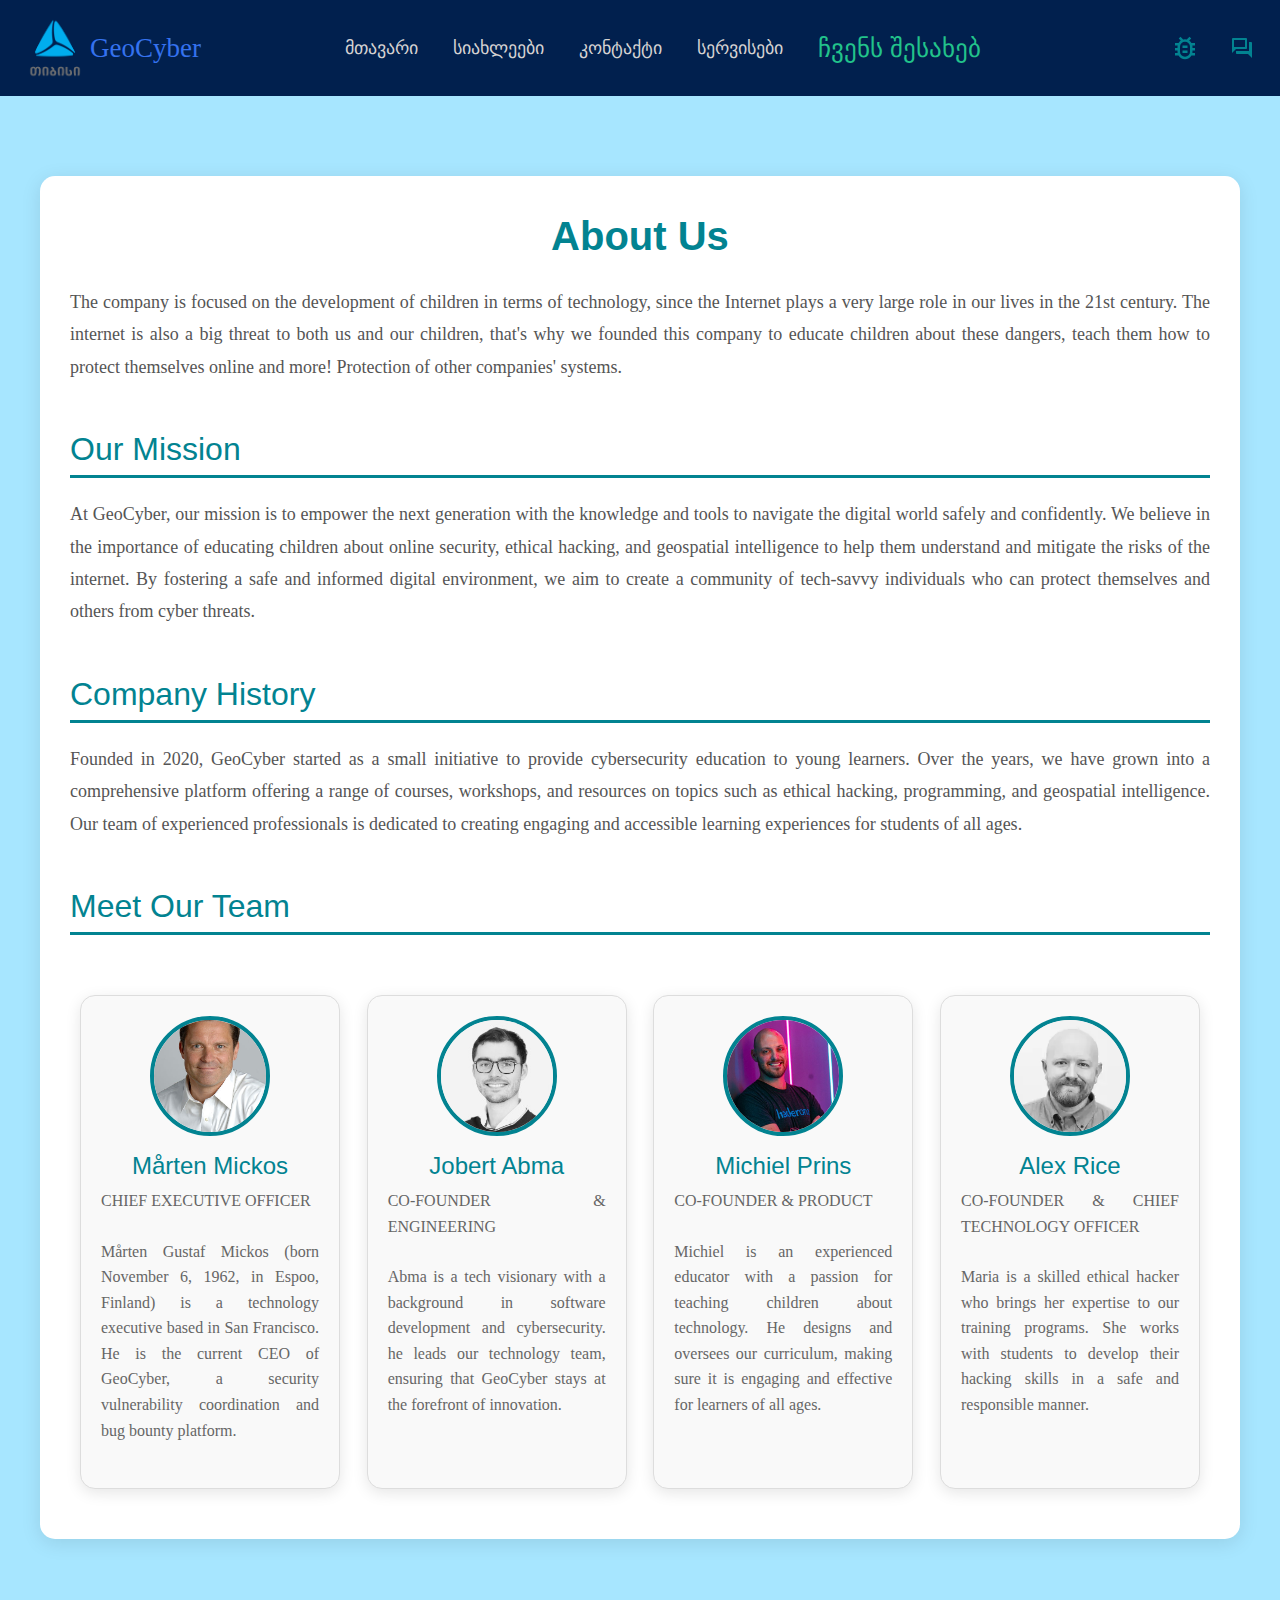
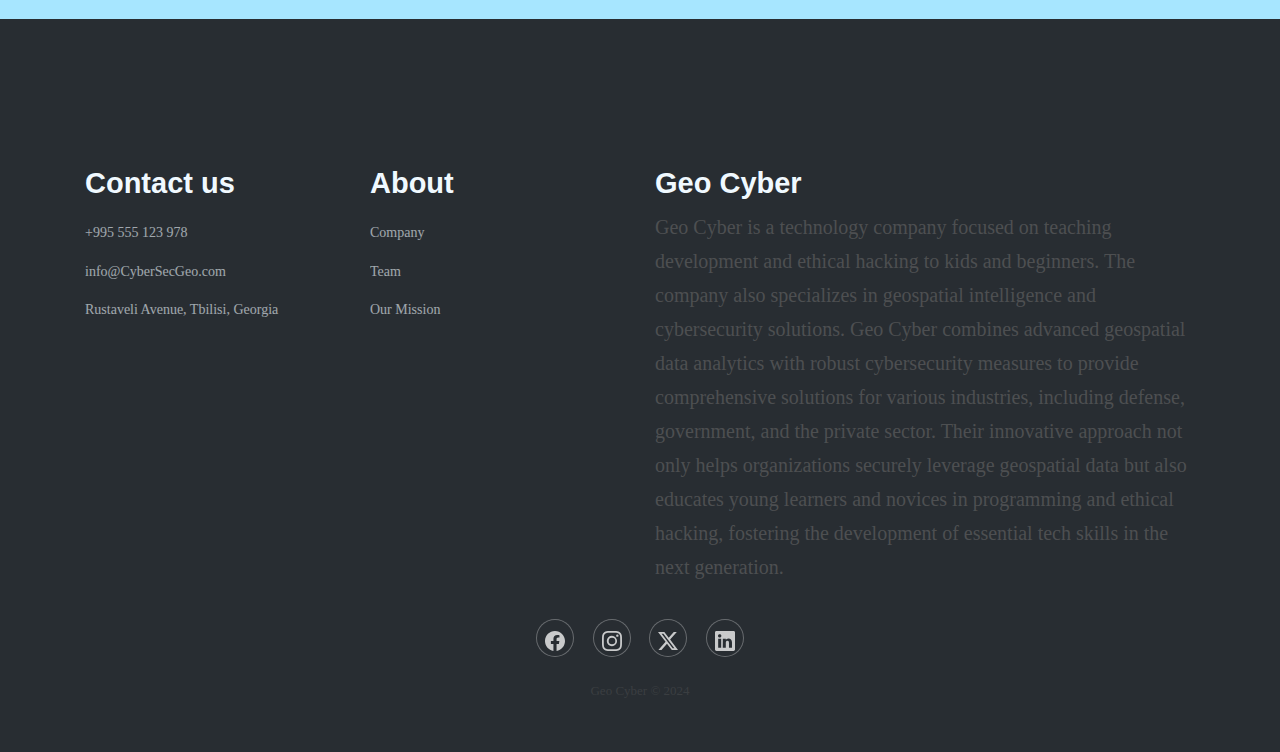
==== commit aa9d4646: "V8" ====
--- a/pages/about-us.html
+++ b/pages/about-us.html
@@ -15,7 +15,7 @@
   </head>
   <body>
     <header>
-      <a href="../index.html">
+      <a href="https://www.tbceducation.ge/">
         <img class="logo" src="../images/tbc-logo.png" alt="TBC logo" />
         <a href="../index.html" class="HEADERTITLE">GeoCyber</a>
       </a>
@@ -146,7 +146,7 @@
     </header>
     <section class="about-us-section">
       <div class="container">
-        <h1>About Us</h1>
+        <h1 id="OurMission">About Us</h1>
         <p>
           The company is focused on the development of children in terms of
           technology, since the Internet plays a very large role in our lives in
@@ -168,7 +168,7 @@
           cyber threats.
         </p>
 
-        <h2>Our History</h2>
+        <h2 id="OurHistory">Company History</h2>
         <p>
           Founded in 2020, GeoCyber started as a small initiative to provide
           cybersecurity education to young learners. Over the years, we have
@@ -179,7 +179,7 @@
           learning experiences for students of all ages.
         </p>
 
-        <h2>Meet Our Team</h2>
+        <h2 id="OurTeam">Meet Our Team</h2>
         <div class="team-members">
           <div class="team-member">
             <img src="../images/marten.jpg" alt="John Doe" />
@@ -232,19 +232,35 @@
         <div class="container">
           <div class="row">
             <div class="col-sm-6 col-md-3 item">
-              <h3>Services</h3>
+              <h3>Contact us</h3>
               <ul>
-                <li><a href="#">Web design</a></li>
-                <li><a href="#">Development</a></li>
-                <li><a href="#">Hosting</a></li>
+                <li>
+                  <a href="tel:+995555123978" class="phonenumber"
+                    >+995 555 123 978</a
+                  >
+                </li>
+                <li>
+                  <a href="mailto:info@CyberSecGeo.com" class="mail"
+                    >info@CyberSecGeo.com</a
+                  >
+                </li>
+                <li>
+                  <a
+                    href="https://www.google.com/maps/place/Shota+Rustaveli+Ave/@41.699604,44.7970651,17z/data=!4m7!3m6!1s0x40440ce7dcd396bd:0x74b270c0fafc3e22!4b1!8m2!3d41.6996648!4d44.796987!16zL20vMGJiYzUx?entry=ttu"
+                    class="location"
+                    >Rustaveli Avenue, Tbilisi, Georgia</a
+                  >
+                </li>
               </ul>
             </div>
             <div class="col-sm-6 col-md-3 item">
               <h3>About</h3>
               <ul>
-                <li><a href="#">Company</a></li>
-                <li><a href="#">Team</a></li>
-                <li><a href="#">Careers</a></li>
+                <li>
+                  <a href="../about-us.html#OurHistory">Company</a>
+                </li>
+                <li><a href="../about-us.html#OurTeam">Team</a></li>
+                <li><a href="../about-us.html#OurMission">Our Mission</a></li>
               </ul>
             </div>
             <div class="col-md-6 item text">
@@ -263,6 +279,7 @@
                 essential tech skills in the next generation.
               </p>
             </div>
+
             <div class="col item social">
               <a href="#"
                 ><svg
--- a/css/global.css
+++ b/css/global.css
@@ -197,9 +197,9 @@
   left: 0;
   width: 100%;
   height: 100%;
-  background: rgba(0, 0, 0, 0.5); /* Adjust the opacity value to make it darker or lighter */
+  background: rgba(0, 0, 0, 0.5);
   z-index: 0;
-  border-radius: 10px; /* Ensures the overlay matches the border radius of the container */
+  border-radius: 10px;
 }
 section.banner-container .banner-content {
   position: relative;
@@ -291,7 +291,7 @@
 }
 @media (max-width: 768px) {
   section.banner-container {
-    height: 500px; /* Adjusted height for tablets */
+    height: 500px;
     padding-left: 20px;
     padding-bottom: 20px;
   }
@@ -306,7 +306,7 @@
 }
 @media (max-width: 480px) {
   section.banner-container {
-    height: 300px; /* Adjusted height for mobile */
+    height: 300px;
     padding: 10px;
   }
   section.banner-container .banner-content h1 {
@@ -318,7 +318,7 @@
     font-size: 0.7em;
   }
 }
-/* General spacing between sections */
+/* Seqciebs shoris dashoreba */
 section + section {
   margin-top: 40px;
 }
@@ -1109,6 +1109,15 @@
 .footer-dark ul a:hover {
   opacity: 0.8;
 }
+.footer-dark .phonenumber:hover {
+  color: #00ad5f;
+}
+.footer-dark .mail:hover {
+  color: rgb(0, 204, 255);
+}
+.footer-dark .location:hover {
+  color: #2980b9;
+}
 .footer-dark .item.text {
   margin-bottom: 36px;
 }
@@ -1165,26 +1174,26 @@
   display: flex;
   align-items: center;
   justify-content: center;
-  height: 360px; /* Adjust height as needed */
-  background-color: rgba(248, 249, 250, 0.1176470588); /* Background color for the banner */
+  height: 360px;
+  background-color: rgba(248, 249, 250, 0.1176470588);
 }
 .banner-container-news .banner-image {
   width: 1300px;
   height: 360px;
   -o-object-fit: cover;
-     object-fit: cover; /* Ensure the image covers the entire container */
-  border-radius: 8px; /* Optional: Rounded corners for the image */
-  box-shadow: 0 4px 8px rgba(0, 0, 0, 0.1); /* Optional: Box shadow for depth */
+     object-fit: cover;
+  border-radius: 8px;
+  box-shadow: 0 4px 8px rgba(0, 0, 0, 0.1);
 }
 .banner-container-news .banner-content {
   position: absolute;
   text-align: center;
-  color: #ffffff; /* Text color */
+  color: #ffffff;
   padding: 20px;
   max-width: 60%;
-  height: 300px; /* Limit width of content for readability */
-  background-color: rgba(0, 0, 0, 0.614); /* Semi-transparent background */
-  border-radius: 8px; /* Optional: Rounded corners for content box */
+  height: 300px;
+  background-color: rgba(0, 0, 0, 0.614);
+  border-radius: 8px;
   top: 50%;
   left: 50%;
   transform: translate(-50%, -50%);
@@ -1209,7 +1218,7 @@
   }
   .banner-container-news .animated-title {
     font-size: 28px;
-    padding-bottom: 15px; /* Adjust font size for smaller screens */
+    padding-bottom: 15px;
   }
   .banner-container-news .banner-image {
     max-width: 80%;
@@ -1256,13 +1265,13 @@
   text-align: center;
 }
 .services-section .container {
-  width: 1240px; /* Match the banner width */
-  max-width: 100%; /* Ensure it doesn't overflow on smaller screens */
+  width: 1240px;
+  max-width: 100%;
   margin: 0 auto;
   padding: 0 20px;
-  border-radius: 20px; /* Add border radius */
-  background-color: #80dbff; /* Add background color to make the border radius visible */
-  box-shadow: 0 4px 8px rgba(0, 0, 0, 0.308); /* Optional: Add some shadow for better visibility */
+  border-radius: 20px;
+  background-color: #80dbff;
+  box-shadow: 0 4px 8px rgba(0, 0, 0, 0.308);
 }
 .services-section h2 {
   font-size: 2.5em;
@@ -1398,6 +1407,340 @@
   color: #666;
 }
 
+section.banner-container-pentests {
+  width: 100%;
+  height: 356px;
+  box-sizing: border-box;
+  display: flex;
+  justify-content: center;
+  align-items: center;
+  position: relative;
+  background-image: url("https://miro.medium.com/v2/da:true/resize:fit:1200/0*u-l8HEhOjIdn2CTc");
+  background-size: cover;
+  background-position: center;
+  flex-shrink: 0;
+  padding: 0; /* Remove padding */
+}
+section.banner-container-pentests::before {
+  content: "";
+  position: absolute;
+  top: 0;
+  left: 0;
+  width: 100%;
+  height: 100%;
+  background: rgba(0, 0, 0, 0.5);
+  z-index: 0;
+  border-radius: 0; /* Remove border-radius */
+}
+section.banner-container-pentests .banner-content-pentests {
+  position: relative;
+  z-index: 1;
+  text-align: center;
+  color: white;
+  padding: 20px;
+  width: 100%; /* Ensure full width */
+}
+section.banner-container-pentests .banner-content-pentests h1 {
+  font-size: 2em;
+  margin-bottom: 20px;
+  color: #d1beaf;
+  font-family: "Bell MT";
+  font-size: 46px;
+  font-style: normal;
+  font-weight: 700;
+  line-height: normal;
+  letter-spacing: 0.92px;
+  text-transform: capitalize;
+}
+@media (max-width: 1280px) {
+  section.banner-container-pentests .banner-content-pentests h1 {
+    font-size: 1.8em;
+  }
+}
+@media (max-width: 768px) {
+  section.banner-container-pentests .banner-content-pentests h1 {
+    font-size: 1.7em;
+  }
+}
+@media (max-width: 480px) {
+  section.banner-container-pentests .banner-content-pentests h1 {
+    font-size: 1.5em;
+  }
+}
+section.banner-container-pentests .banner-content-pentests p {
+  font-size: 1.2em;
+  color: rgb(255, 255, 255);
+  margin-bottom: 20px;
+  font-family: "Bell MT";
+  font-style: normal;
+  font-weight: 700;
+  line-height: normal;
+  letter-spacing: 0.92px;
+  text-transform: capitalize;
+}
+@media (max-width: 1280px) {
+  section.banner-container-pentests .banner-content-pentests p {
+    font-size: 1em;
+  }
+}
+@media (max-width: 768px) {
+  section.banner-container-pentests .banner-content-pentests p {
+    font-size: 1em;
+  }
+}
+@media (max-width: 480px) {
+  section.banner-container-pentests .banner-content-pentests p {
+    font-size: 1em;
+  }
+}
+section.banner-container-pentests .banner-content-pentests button {
+  border-radius: 8px;
+  width: 156px;
+  height: 46px;
+  display: inline-flex;
+  justify-content: center;
+  align-items: center;
+  padding: 10px 19px;
+  background-color: #007bff;
+  color: white;
+  text-decoration: none;
+  border: none;
+  cursor: pointer;
+  transition: background-color 0.3s ease;
+}
+section.banner-container-pentests .banner-content-pentests button:hover {
+  background-color: #0056b3;
+}
+section.banner-container-pentests .banner-content-pentests button a {
+  color: white;
+  text-decoration: none;
+  font-size: 1em;
+}
+@media (max-width: 1280px) {
+  section.banner-container-pentests .banner-content-pentests button a {
+    font-size: 0.9em;
+  }
+}
+@media (max-width: 768px) {
+  section.banner-container-pentests .banner-content-pentests button a {
+    font-size: 0.8em;
+  }
+}
+@media (max-width: 480px) {
+  section.banner-container-pentests .banner-content-pentests button a {
+    font-size: 0.7em;
+  }
+}
+
+@media (max-width: 1240px) {
+  section.banner-container-pentests {
+    width: 100%;
+    height: auto;
+    margin-left: 0; /* Remove margin */
+    padding: 0; /* Remove padding */
+  }
+  section.banner-container-pentests .banner-content-pentests h1 {
+    font-size: 1.8em;
+  }
+  section.banner-container-pentests .banner-content-pentests button {
+    width: auto;
+    padding: 8px 12px;
+    font-size: 0.9em;
+  }
+}
+@media (max-width: 768px) {
+  section.banner-container-pentests {
+    height: auto;
+    padding-left: 0; /* Remove padding */
+    padding-bottom: 20px;
+  }
+  section.banner-container-pentests .banner-content-pentests h1 {
+    font-size: 1.5em;
+  }
+  section.banner-container-pentests .banner-content-pentests button {
+    width: auto;
+    padding: 8px 16px;
+    font-size: 0.8em;
+  }
+}
+.pentesting-section {
+  display: flex;
+  justify-content: space-between;
+  align-items: flex-start;
+  padding: 40px;
+  background-color: #f5f5f5;
+  flex-wrap: wrap;
+  width: 100%;
+}
+
+.content {
+  flex: 3;
+  padding-right: 20px;
+  max-width: 70%;
+  padding-left: 50px;
+  display: flex;
+  flex-direction: column;
+  width: 100%;
+}
+@media (max-width: 768px) {
+  .content {
+    justify-content: center;
+    padding-left: 0;
+    padding-right: 0;
+    max-width: 100%;
+  }
+}
+
+.sideDarkCtaBlock {
+  background-color: #e0f7fa;
+  padding: 20px;
+  border-radius: 10px;
+  max-width: 300px;
+  margin: 20px auto;
+  box-shadow: 0 4px 8px rgba(0, 0, 0, 0.1);
+  width: 100%;
+}
+@media (max-width: 768px) {
+  .sideDarkCtaBlock {
+    max-width: 100%;
+    margin: 20px;
+  }
+}
+.sideDarkCtaBlock .CtaBlock__title h5 {
+  margin: 0;
+  font-size: 1.25em;
+  color: #333;
+  text-align: center;
+}
+.sideDarkCtaBlock .CtaBlock__content {
+  margin-top: 10px;
+  text-align: center;
+}
+.sideDarkCtaBlock .CtaBlock__content .small {
+  font-size: 0.875em;
+  color: #555;
+}
+.sideDarkCtaBlock .CtaBlock__content .btn-primary.button.smBtn {
+  display: inline-block;
+  padding: 10px 20px;
+  margin-top: 20px;
+  background-color: #ff5722;
+  color: white;
+  text-decoration: none;
+  border-radius: 5px;
+  transition: background-color 0.3s;
+}
+.sideDarkCtaBlock .CtaBlock__content .btn-primary.button.smBtn:hover {
+  background-color: #e64a19;
+}
+
+p {
+  font-size: 20px;
+}
+
+.pentesting-section2 {
+  display: flex;
+  justify-content: center;
+  align-items: center;
+  padding: 40px;
+  padding-left: 70px;
+  background-color: #e2e2e2;
+  width: 100%;
+}
+.pentesting-section2 .content {
+  max-width: 100%;
+  padding: 0 20px;
+  text-align: left;
+}
+.pentesting-section2 h2 {
+  font-size: 2em;
+  margin-bottom: 20px;
+  color: #333;
+  font-weight: 700;
+  padding-top: 40px;
+}
+.pentesting-section2 p {
+  font-size: 1.125em;
+  color: #555;
+  margin-bottom: 20px;
+  line-height: 1.6;
+}
+.pentesting-section2 li {
+  padding-bottom: 10px;
+  font-size: 1em;
+  color: #444444;
+  line-height: 1.6;
+  font-weight: 700;
+}
+@media (max-width: 768px) {
+  .pentesting-section2 .pentesting-section2 {
+    padding-left: 0px;
+    padding: 20px;
+  }
+  .pentesting-section2 .content {
+    padding: 0 10px;
+  }
+  .pentesting-section2 h2 {
+    font-size: 1.75em;
+  }
+  .pentesting-section2 p {
+    font-size: 1em;
+  }
+}
+
+.Services-Dropdown {
+  max-width: 800px;
+  margin: 20px auto;
+  padding: 20px;
+  background-color: #ffffff;
+  box-shadow: 0 0 10px rgba(0, 0, 0, 0.1);
+}
+
+.service {
+  border-bottom: 1px solid #ddd;
+  padding: 10px 0;
+  margin-bottom: 10px;
+  transition: max-height 0.3s ease, padding 0.3s ease;
+}
+.service .service-title {
+  font-size: 1.5em;
+  color: #333;
+  margin: 0;
+  cursor: pointer;
+  display: flex;
+  justify-content: space-between;
+  align-items: center;
+  background-color: #fff;
+  padding: 10px;
+  transition: background-color 0.3s;
+}
+.service .service-title .toggle-icon {
+  font-size: 1.2em;
+  color: #ff6600;
+  transition: transform 0.3s;
+}
+.service .service-title:hover {
+  background-color: #f9f9f9;
+}
+.service .service-content {
+  max-height: 0;
+  overflow: hidden;
+  transition: max-height 0.3s ease, padding 0.3s ease;
+  padding: 0 10px;
+}
+.service .service-content p {
+  font-size: 1.2em;
+  color: #092b26;
+  margin: 0;
+}
+.service.active .service-content {
+  max-height: 500px;
+  padding: 10px;
+}
+.service.active .toggle-icon {
+  transform: rotate(45deg);
+}
+
 @media (max-width: 800px) {
   #hideOnMobile {
     display: none;
